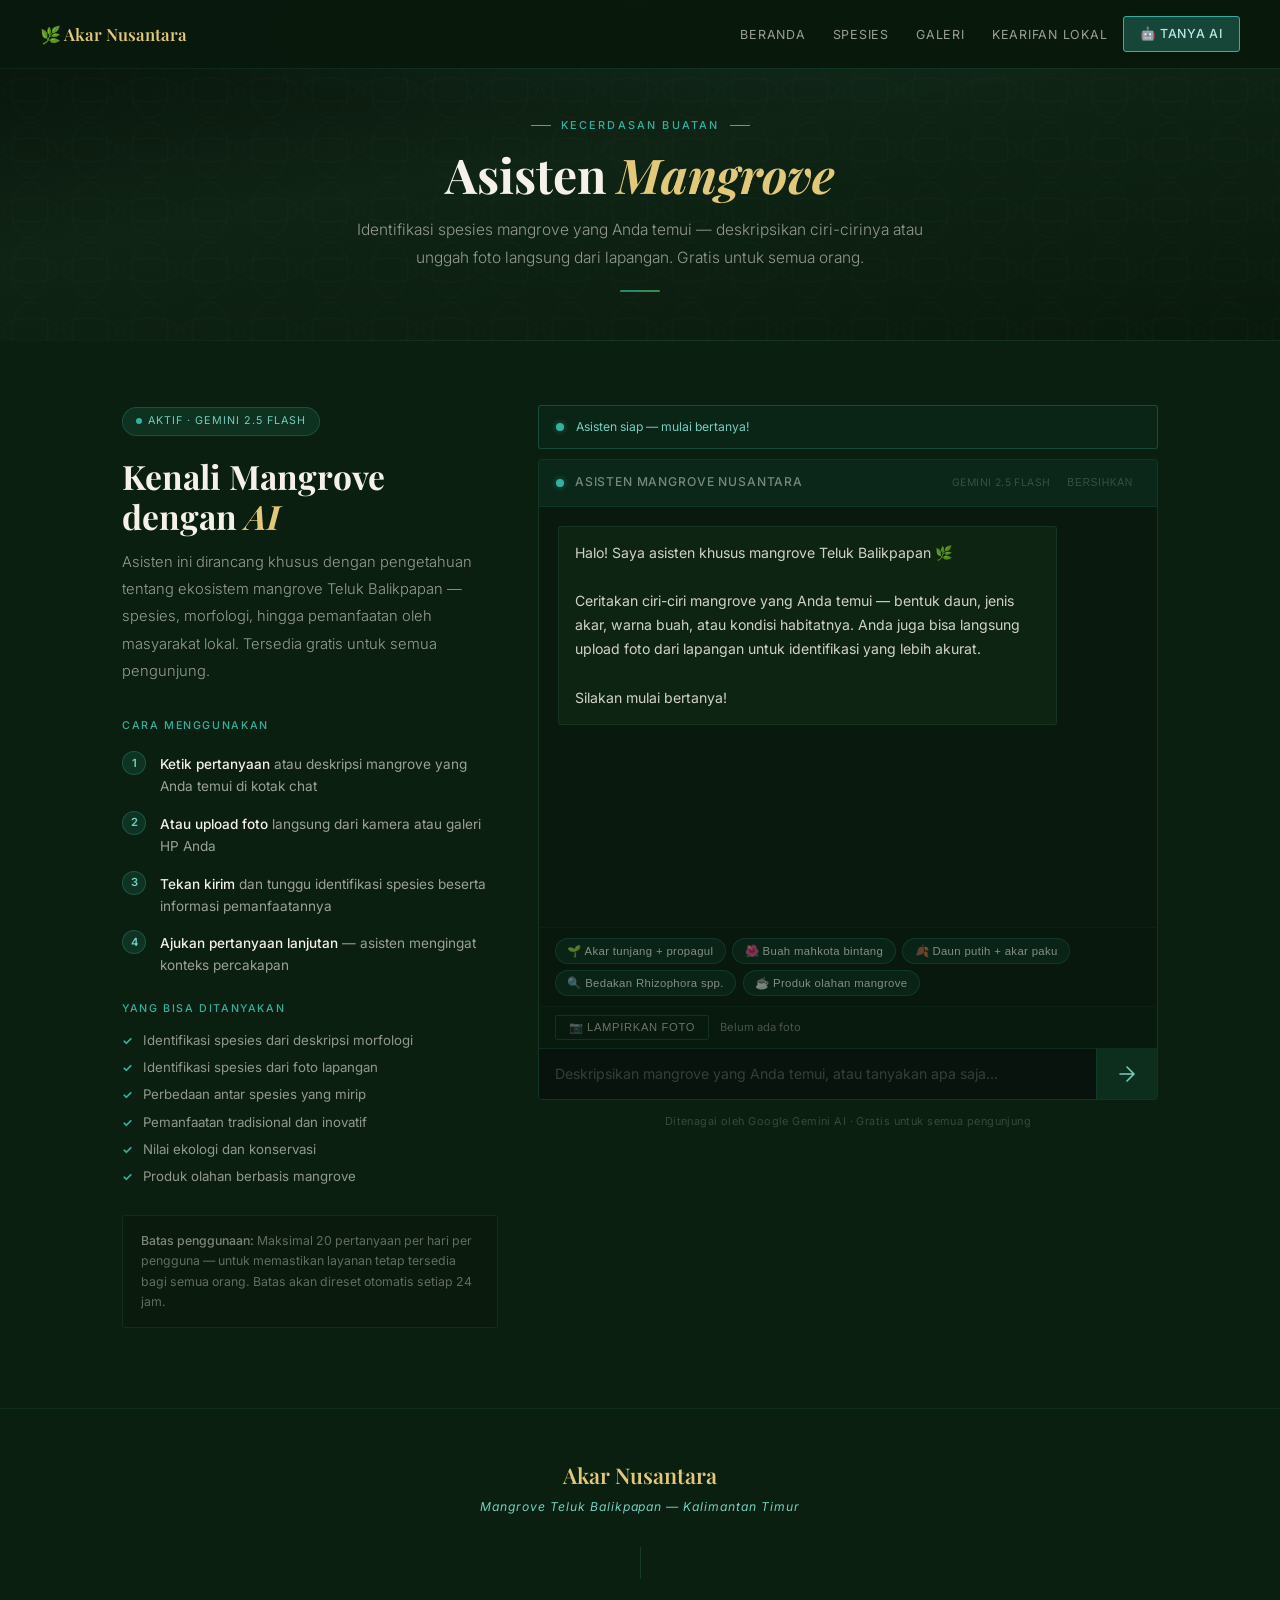
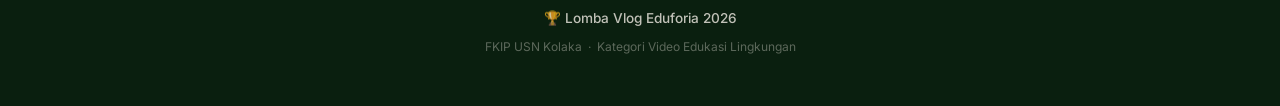
==== asisten.html @ 72a17d81 "Initial commit — Akar Nusantara website" ====
<!DOCTYPE html>
<html lang="id">
<head>
  <meta charset="UTF-8">
  <meta name="viewport" content="width=device-width, initial-scale=1.0">
  <title>AI Asisten Mangrove — Akar Nusantara</title>
  <meta name="description" content="Identifikasi spesies mangrove Teluk Balikpapan dengan kecerdasan buatan. Upload foto atau deskripsikan ciri-ciri mangrove yang Anda temui.">
  <link rel="stylesheet" href="css/style.css">
  <style>
    /* ── LAYOUT ── */
    .asisten-layout {
      display: grid;
      grid-template-columns: 1fr 1.65fr;
      gap: 2.5rem;
      align-items: start;
    }

    /* ── PANEL KIRI ── */
    .asisten-info { position: sticky; top: calc(var(--nav-h) + 1.5rem); }

    .info-badge {
      display: inline-flex; align-items: center; gap: 6px;
      font-size: 0.67rem; letter-spacing: 0.1em; text-transform: uppercase;
      padding: 0.3rem 0.8rem; border-radius: 20px;
      background: rgba(53,176,158,0.12); border: 1px solid rgba(53,176,158,0.25);
      color: var(--teal-200); margin-bottom: 1.2rem;
    }
    .info-badge-dot {
      width: 6px; height: 6px; border-radius: 50%;
      background: var(--teal-300);
      animation: badgePulse 2s ease-in-out infinite;
    }
    @keyframes badgePulse { 0%,100%{opacity:1;} 50%{opacity:0.35;} }

    .info-title {
      font-family: 'Playfair Display', serif;
      font-size: clamp(1.55rem, 3vw, 2.1rem);
      font-weight: 700; line-height: 1.2; color: var(--cream);
      margin-bottom: 0.8rem;
    }
    .info-title em { font-style: italic; color: var(--gold-light); }

    .info-desc {
      font-size: 0.92rem; font-weight: 300;
      color: rgba(245,240,232,0.6); line-height: 1.85;
      margin-bottom: 2rem;
    }

    /* Cara pakai */
    .how-title {
      font-size: 0.67rem; letter-spacing: 0.15em; text-transform: uppercase;
      color: var(--teal-300); font-weight: 500; margin-bottom: 1rem;
    }
    .how-step {
      display: flex; align-items: flex-start; gap: 0.85rem;
      margin-bottom: 0.85rem;
    }
    .how-num {
      width: 24px; height: 24px; border-radius: 50%; flex-shrink: 0;
      background: rgba(53,176,158,0.14); border: 1px solid rgba(53,176,158,0.28);
      display: flex; align-items: center; justify-content: center;
      font-size: 0.7rem; font-weight: 600; color: var(--teal-200);
    }
    .how-text {
      font-size: 0.85rem; color: rgba(245,240,232,0.62);
      line-height: 1.62; padding-top: 2px;
    }
    .how-text strong { color: var(--cream); font-weight: 500; }

    /* Kapabilitas */
    .cap-title {
      font-size: 0.67rem; letter-spacing: 0.15em; text-transform: uppercase;
      color: var(--teal-300); font-weight: 500;
      margin: 1.5rem 0 0.8rem;
    }
    .cap-item {
      display: flex; align-items: flex-start; gap: 0.6rem;
      font-size: 0.83rem; color: rgba(245,240,232,0.58);
      margin-bottom: 0.45rem; line-height: 1.5;
    }
    .cap-item::before { content: '✓'; color: var(--teal-300); font-weight: 700; font-size: 0.75rem; flex-shrink: 0; margin-top: 1px; }

    /* Rate limit info */
    .rate-info {
      margin-top: 1.8rem; padding: 0.9rem 1.1rem;
      background: rgba(10,25,14,0.6);
      border: 1px solid rgba(93,202,165,0.1); border-radius: 3px;
    }
    .rate-info p {
      font-size: 0.77rem; color: rgba(245,240,232,0.38); line-height: 1.65;
    }
    .rate-info strong { color: rgba(245,240,232,0.5); font-weight: 500; }

    /* ── PANEL KANAN: Chat ── */
    .asisten-chat { display: flex; flex-direction: column; gap: 0; }

    /* Status bar */
    .status-bar {
      display: flex; align-items: center; gap: 0.7rem;
      padding: 0.65rem 1.1rem; margin-bottom: 0.6rem;
      background: rgba(13,61,54,0.2);
      border: 1px solid rgba(53,176,158,0.14); border-radius: 3px;
      font-size: 0.76rem; color: rgba(245,240,232,0.45);
    }
    .status-bar.ready { border-color: rgba(53,176,158,0.28); color: var(--teal-200); }
    .status-bar.error { border-color: rgba(240,128,128,0.25); color: #f08080; }
    .status-remaining {
      margin-left: auto; font-size: 0.7rem;
      color: rgba(245,240,232,0.28);
    }
    .status-remaining span { color: var(--teal-200); font-weight: 500; }

    /* Chat window */
    .chat-window {
      border: 1px solid rgba(93,202,165,0.13);
      border-radius: 4px; overflow: hidden;
    }
    .chat-topbar {
      padding: 0.8rem 1.1rem;
      background: rgba(13,61,54,0.28);
      border-bottom: 1px solid rgba(53,176,158,0.1);
      display: flex; align-items: center; gap: 0.65rem;
    }
    .chat-topbar-name  { font-size: 0.76rem; letter-spacing: 0.07em; text-transform: uppercase; color: rgba(245,240,232,0.48); font-weight: 500; }
    .chat-topbar-model { margin-left: auto; font-size: 0.65rem; color: rgba(245,240,232,0.2); letter-spacing: 0.04em; text-transform: uppercase; }
    .chat-clear-btn    { background: none; border: none; cursor: pointer; font-size: 0.65rem; letter-spacing: 0.06em; text-transform: uppercase; color: rgba(245,240,232,0.2); padding: 0.2rem 0.4rem; transition: color 0.2s; }
    .chat-clear-btn:hover { color: rgba(245,240,232,0.45); }

    /* Messages */
    .chat-messages {
      height: 420px; overflow-y: auto;
      padding: 1.2rem; display: flex; flex-direction: column; gap: 0.9rem;
      scroll-behavior: smooth;
      background: rgba(8,18,12,0.4);
    }
    .chat-messages::-webkit-scrollbar { width: 3px; }
    .chat-messages::-webkit-scrollbar-thumb { background: rgba(53,176,158,0.18); border-radius: 2px; }

    /* Quick prompts */
    .quick-prompts {
      padding: 0.65rem 1rem;
      background: rgba(8,18,12,0.5);
      border-top: 1px solid rgba(53,176,158,0.06);
      display: flex; gap: 0.4rem; flex-wrap: wrap;
    }

    /* Upload bar */
    .upload-bar {
      padding: 0.5rem 1rem;
      background: rgba(8,18,12,0.45);
      border-top: 1px solid rgba(53,176,158,0.05);
      display: flex; align-items: center; gap: 0.7rem;
    }

    /* Input */
    .chat-input-row { display: flex; border-top: 1px solid rgba(53,176,158,0.1); }
    .chat-textarea {
      flex: 1; background: rgba(8,18,12,0.85);
      border: none; outline: none; resize: none;
      padding: 0.85rem 1rem; color: var(--cream);
      font-family: 'Inter', sans-serif; font-size: 0.88rem;
      line-height: 1.6; min-height: 50px; max-height: 120px;
    }
    .chat-textarea::placeholder { color: rgba(245,240,232,0.2); }
    .chat-send {
      padding: 0 1.3rem; background: rgba(35,137,122,0.14);
      border: none; border-left: 1px solid rgba(53,176,158,0.1);
      color: var(--teal-200); cursor: pointer;
      display: flex; align-items: center; justify-content: center;
      min-width: 50px; transition: background 0.22s, color 0.22s;
    }
    .chat-send:hover:not(:disabled) { background: rgba(35,137,122,0.27); color: var(--teal-100); }
    .chat-send:disabled { opacity: 0.28; cursor: not-allowed; }

    /* Powered by */
    .powered-by {
      text-align: center; margin-top: 0.7rem;
      font-size: 0.68rem; color: rgba(245,240,232,0.2);
      letter-spacing: 0.04em;
    }

    /* ── RESPONSIVE ── */
    @media (max-width: 900px) {
      .asisten-layout { grid-template-columns: 1fr; }
      .asisten-info   { position: static; }
    }
    @media (max-width: 660px) {
      .chat-messages { height: 300px; }
      .rate-info, .cap-title, .cap-item { display: none; }
    }
  </style>
</head>
<body>

<!-- ══ NAVBAR ══ -->
<nav id="navbar">
  <a href="index.html" class="nav-logo">🌿 Akar Nusantara</a>
  <ul class="nav-links" id="navLinks">
    <li><a href="index.html"   >Beranda</a></li>
    <li><a href="spesies.html" >Spesies</a></li>
    <li><a href="galeri.html"  >Galeri</a></li>
    <li><a href="kearifan.html">Kearifan Lokal</a></li>
    <li><a href="asisten.html"  class="nav-ai-btn active">🤖 Tanya AI</a></li>
  </ul>
  <div class="hamburger" id="hamburger"><span></span><span></span><span></span></div>
</nav>

<!-- ══ PAGE HERO ══ -->
<div class="page-hero">
  <div class="page-hero-inner">
    <p class="page-eyebrow">Kecerdasan Buatan</p>
    <h1 class="page-title">Asisten <em>Mangrove</em></h1>
    <p class="page-subtitle">
      Identifikasi spesies mangrove yang Anda temui — deskripsikan ciri-cirinya
      atau unggah foto langsung dari lapangan. Gratis untuk semua orang.
    </p>
    <div class="page-divider"></div>
  </div>
</div>

<!-- ══ MAIN ══ -->
<main>
  <div class="asisten-layout">

    <!-- KIRI: Info -->
    <aside class="asisten-info reveal">

      <div class="info-badge">
        <span class="info-badge-dot"></span>
        Aktif · Gemini 2.5 Flash
      </div>

      <h2 class="info-title">Kenali Mangrove<br>dengan <em>AI</em></h2>
      <p class="info-desc">
        Asisten ini dirancang khusus dengan pengetahuan tentang ekosistem
        mangrove Teluk Balikpapan — spesies, morfologi, hingga pemanfaatan
        oleh masyarakat lokal. Tersedia gratis untuk semua pengunjung.
      </p>

      <p class="how-title">Cara Menggunakan</p>
      <div class="how-step">
        <div class="how-num">1</div>
        <div class="how-text"><strong>Ketik pertanyaan</strong> atau deskripsi mangrove yang Anda temui di kotak chat</div>
      </div>
      <div class="how-step">
        <div class="how-num">2</div>
        <div class="how-text"><strong>Atau upload foto</strong> langsung dari kamera atau galeri HP Anda</div>
      </div>
      <div class="how-step">
        <div class="how-num">3</div>
        <div class="how-text"><strong>Tekan kirim</strong> dan tunggu identifikasi spesies beserta informasi pemanfaatannya</div>
      </div>
      <div class="how-step">
        <div class="how-num">4</div>
        <div class="how-text"><strong>Ajukan pertanyaan lanjutan</strong> — asisten mengingat konteks percakapan</div>
      </div>

      <p class="cap-title">Yang Bisa Ditanyakan</p>
      <div class="cap-item">Identifikasi spesies dari deskripsi morfologi</div>
      <div class="cap-item">Identifikasi spesies dari foto lapangan</div>
      <div class="cap-item">Perbedaan antar spesies yang mirip</div>
      <div class="cap-item">Pemanfaatan tradisional dan inovatif</div>
      <div class="cap-item">Nilai ekologi dan konservasi</div>
      <div class="cap-item">Produk olahan berbasis mangrove</div>

      <div class="rate-info">
        <p>
          <strong>Batas penggunaan:</strong> Maksimal 20 pertanyaan per hari
          per pengguna — untuk memastikan layanan tetap tersedia bagi semua orang.
          Batas akan direset otomatis setiap 24 jam.
        </p>
      </div>

    </aside>

    <!-- KANAN: Chat -->
    <div class="asisten-chat reveal reveal-delay-2">

      <!-- Status bar -->
      <div class="status-bar ready" id="statusBar">
        <div class="ai-status-dot active"></div>
        <span id="statusText">Asisten siap — mulai bertanya!</span>
        <span class="status-remaining" id="remainingInfo"></span>
      </div>

      <!-- Chat Window -->
      <div class="chat-window">

        <div class="chat-topbar">
          <div class="ai-status-dot active"></div>
          <span class="chat-topbar-name">Asisten Mangrove Nusantara</span>
          <span class="chat-topbar-model">Gemini 2.5 Flash</span>
          <button class="chat-clear-btn" id="chatClear">Bersihkan</button>
        </div>

        <div class="chat-messages" id="chatMessages">
          <div class="ai-bubble assistant">
            Halo! Saya asisten khusus mangrove Teluk Balikpapan 🌿<br><br>
            Ceritakan ciri-ciri mangrove yang Anda temui — bentuk daun,
            jenis akar, warna buah, atau kondisi habitatnya. Anda juga bisa
            langsung upload foto dari lapangan untuk identifikasi yang lebih akurat.<br><br>
            Silakan mulai bertanya!
          </div>
        </div>

        <!-- Quick prompts -->
        <div class="quick-prompts">
          <button class="quick-btn" data-prompt="Mangrove dengan akar tunjang seperti jangkar dan propagul panjang menggantung, daun hijau tua mengkilap dengan tangkai kemerahan. Spesies apa dan apa manfaatnya?">🌱 Akar tunjang + propagul</button>
          <button class="quick-btn" data-prompt="Mangrove dengan buah bulat seperti mahkota bintang berwarna hijau kemerahan dan daun membulat tebal. Apa spesiesnya dan pemanfaatannya?">🌺 Buah mahkota bintang</button>
          <button class="quick-btn" data-prompt="Mangrove dengan daun keputihan di bagian bawah dan akar seperti paku-paku kecil keluar dari tanah lumpur. Apa ini?">🍂 Daun putih + akar paku</button>
          <button class="quick-btn" data-prompt="Apa perbedaan morfologi Rhizophora apiculata dan Rhizophora mucronata? Bagaimana cara membedakannya di lapangan?">🔍 Bedakan Rhizophora spp.</button>
          <button class="quick-btn" data-prompt="Apa saja produk olahan inovatif dari mangrove yang dikembangkan masyarakat Balikpapan dan bagaimana cara pengolahannya?">☕ Produk olahan mangrove</button>
        </div>

        <!-- Upload foto -->
        <div class="upload-bar">
          <button class="ai-upload-btn" id="uploadBtn">📷 Lampirkan Foto</button>
          <img class="ai-img-preview" id="imgPreview" alt="">
          <span class="ai-upload-name" id="uploadName">Belum ada foto</span>
          <input type="file" class="ai-img-input" id="imgInput" accept="image/*">
        </div>

        <!-- Input -->
        <div class="chat-input-row">
          <textarea class="chat-textarea" id="chatInput"
            placeholder="Deskripsikan mangrove yang Anda temui, atau tanyakan apa saja..."
            rows="1"></textarea>
          <button class="chat-send" id="chatSend">
            <svg width="18" height="18" viewBox="0 0 18 18" fill="none">
              <path d="M2 9h14M9 2l7 7-7 7" stroke="currentColor" stroke-width="1.6" stroke-linecap="round" stroke-linejoin="round"/>
            </svg>
          </button>
        </div>

      </div><!-- /chat-window -->

      <p class="powered-by">Ditenagai oleh Google Gemini AI · Gratis untuk semua pengunjung</p>

    </div><!-- /asisten-chat -->
  </div><!-- /asisten-layout -->
</main>

<!-- ══ FOOTER ══ -->
<footer>
  <div class="footer-logo">Akar Nusantara</div>
  <p class="footer-tagline">Mangrove Teluk Balikpapan — Kalimantan Timur</p>
  <div class="footer-divider"></div>
  <p class="footer-contest">🏆 Lomba Vlog Eduforia 2026</p>
  <p class="footer-credit">FKIP USN Kolaka &nbsp;·&nbsp; Kategori Video Edukasi Lingkungan</p>
</footer>

<script>
  // ── NAVBAR ──
  const hamburger = document.getElementById('hamburger');
  const navLinks  = document.getElementById('navLinks');
  hamburger.addEventListener('click', () => navLinks.classList.toggle('open'));
  navLinks.querySelectorAll('a').forEach(a => a.addEventListener('click', () => navLinks.classList.remove('open')));

  // ── REVEAL ──
  const revObs = new IntersectionObserver(entries => {
    entries.forEach(e => { if (e.isIntersecting) { e.target.classList.add('visible'); revObs.unobserve(e.target); } });
  }, { threshold: 0.08 });
  document.querySelectorAll('.reveal').forEach(el => revObs.observe(el));

  // ── STATE ──
  let chatHistory      = [];
  let currentImgBase64 = null;
  let currentImgMime   = 'image/jpeg';
  let isLoading        = false;
  let remainingQuota   = 20;

  // ── DOM ──
  const statusBar     = document.getElementById('statusBar');
  const statusText    = document.getElementById('statusText');
  const remainingInfo = document.getElementById('remainingInfo');
  const chatMessages  = document.getElementById('chatMessages');
  const chatInput     = document.getElementById('chatInput');
  const chatSend      = document.getElementById('chatSend');
  const chatClear     = document.getElementById('chatClear');
  const uploadBtn     = document.getElementById('uploadBtn');
  const imgInput      = document.getElementById('imgInput');
  const imgPreview    = document.getElementById('imgPreview');
  const uploadName    = document.getElementById('uploadName');

  function updateRemaining(n) {
    if (n === undefined) return;
    remainingQuota = n;
    remainingInfo.innerHTML = `Sisa hari ini: <span>${n}</span> pertanyaan`;
  }

  // ── TEXTAREA RESIZE ──
  chatInput.addEventListener('input', () => {
    chatInput.style.height = 'auto';
    chatInput.style.height = Math.min(chatInput.scrollHeight, 120) + 'px';
  });
  chatInput.addEventListener('keydown', e => {
    if (e.key === 'Enter' && !e.shiftKey) { e.preventDefault(); sendMessage(); }
  });

  // ── UPLOAD FOTO ──
  uploadBtn.addEventListener('click', () => imgInput.click());
  imgInput.addEventListener('change', () => {
    const file = imgInput.files[0]; if (!file) return;
    currentImgMime = file.type || 'image/jpeg';
    uploadName.textContent = file.name;
    uploadName.classList.add('has-file');
    const reader = new FileReader();
    reader.onload = ev => {
      currentImgBase64 = ev.target.result.split(',')[1];
      imgPreview.src   = ev.target.result;
      imgPreview.classList.add('show');
    };
    reader.readAsDataURL(file);
    imgInput.value = '';
  });

  // ── BUBBLE ──
  function addBubble(role, html) {
    const div      = document.createElement('div');
    div.className  = 'ai-bubble ' + role;
    div.innerHTML  = html;
    chatMessages.appendChild(div);
    chatMessages.scrollTop = chatMessages.scrollHeight;
    return div;
  }

  function formatText(text) {
    return text
      .replace(/\*\*(.*?)\*\*/g, '<strong>$1</strong>')
      .replace(/\*(.*?)\*/g,     '<em>$1</em>')
      .replace(/^- (.+)$/gm,    '• $1')
      .replace(/\n/g,            '<br>');
  }

  function clearImage() {
    currentImgBase64 = null;
    imgPreview.classList.remove('show');
    imgPreview.src = '';
    uploadName.textContent = 'Belum ada foto';
    uploadName.classList.remove('has-file');
  }

  // ── SEND — memanggil /api/chat di Vercel ──
  async function sendMessage() {
    if (isLoading) return;
    const text = chatInput.value.trim();
    if (!text && !currentImgBase64) return;

    isLoading = true;
    chatSend.disabled = true;
    chatInput.value   = '';
    chatInput.style.height = 'auto';

    // User bubble
    let userHtml = text
      ? text.replace(/</g,'&lt;').replace(/>/g,'&gt;').replace(/\n/g,'<br>')
      : '';
    if (currentImgBase64) {
      userHtml = `<img src="data:${currentImgMime};base64,${currentImgBase64}"
        style="max-width:200px;max-height:140px;border-radius:3px;display:block;
        margin-bottom:${text?'0.5rem':'0'}">` + userHtml;
    }
    addBubble('user', userHtml || '📷 <em>[foto dilampirkan]</em>');

    // Simpan ke history (tanpa gambar besar agar tidak overflow)
    chatHistory.push({
      role: 'user',
      parts: [{ text: text || 'Identifikasi mangrove pada foto.' }]
    });

    const imgPayload = currentImgBase64;
    const mimePayload = currentImgMime;
    clearImage();

    const thinking = addBubble('thinking', '⏳ Sedang menganalisis...');

    try {
      const res = await fetch('/api/chat', {
        method:  'POST',
        headers: { 'Content-Type': 'application/json' },
        body: JSON.stringify({
          message:     text || '',
          imageBase64: imgPayload  || null,
          imageMime:   mimePayload || null,
          history:     chatHistory.slice(0, -1) // kirim history tanpa pesan terakhir
        })
      });

      const data = await res.json();

      if (!res.ok) {
        thinking.remove();
        // Rate limit
        if (res.status === 429) {
          addBubble('assistant',
            `⏳ <strong>Batas harian tercapai.</strong><br>
            Kuota 20 pertanyaan per hari sudah habis. Coba lagi dalam
            ${data.resetIn || 'beberapa'} menit.`
          );
          statusBar.className = 'status-bar error';
          statusText.textContent = 'Kuota harian habis — coba lagi besok';
          remainingInfo.innerHTML = 'Sisa: <span>0</span>';
        } else {
          addBubble('assistant', `⚠️ ${data.error || 'Terjadi kesalahan. Coba lagi.'}`);
        }
        chatHistory.pop();
      } else {
        const reply = data.reply || 'Maaf, tidak ada respons.';
        chatHistory.push({ role: 'model', parts: [{ text: reply }] });
        if (chatHistory.length > 20) chatHistory = chatHistory.slice(-20);
        thinking.remove();
        addBubble('assistant', formatText(reply));
        updateRemaining(data.remaining);
      }
    } catch (err) {
      thinking.remove();
      addBubble('assistant', '⚠️ Gagal terhubung ke server. Periksa koneksi internet Anda.');
      chatHistory.pop();
    }

    isLoading = false;
    chatSend.disabled = false;
    chatInput.focus();
  }

  chatSend.addEventListener('click', sendMessage);

  // ── QUICK PROMPTS ──
  document.querySelectorAll('.quick-btn').forEach(btn => {
    btn.addEventListener('click', () => {
      chatInput.value = btn.dataset.prompt;
      chatInput.dispatchEvent(new Event('input'));
      sendMessage();
    });
  });

  // ── CLEAR ──
  chatClear.addEventListener('click', () => {
    chatHistory = [];
    chatMessages.innerHTML = '';
    addBubble('assistant', 'Chat dibersihkan 🌿 Silakan mulai pertanyaan baru!');
  });

  // ── AUTO PROMPT dari URL ──
  // Contoh: asisten.html?prompt=Rhizophora+apiculata
  const urlParams  = new URLSearchParams(window.location.search);
  const autoPrompt = urlParams.get('prompt');
  if (autoPrompt) {
    chatInput.value = decodeURIComponent(autoPrompt);
    chatInput.dispatchEvent(new Event('input'));
    chatInput.focus();
  }
</script>
</body>
</html>
---- css/style.css ----
@import url('https://fonts.googleapis.com/css2?family=Playfair+Display:ital,wght@0,400;0,500;0,600;0,700;1,400;1,500&family=Inter:wght@300;400;500;600&display=swap');

/* ══════════════════════════════════════
   RESET & VARIABLES
══════════════════════════════════════ */
*, *::before, *::after { box-sizing: border-box; margin: 0; padding: 0; }

:root {
  --green-900: #0a1f0f;
  --green-800: #122a16;
  --green-700: #1a3d1f;
  --green-600: #235229;
  --green-500: #2e6b36;
  --green-400: #3d8a48;
  --green-300: #5caa68;
  --green-200: #8ecf97;
  --teal-500:  #1a6b5e;
  --teal-400:  #23897a;
  --teal-300:  #35b09e;
  --teal-200:  #72cfc0;
  --teal-100:  #b8e8e2;
  --cream:     #f5f0e8;
  --gold:      #c9a84c;
  --gold-light:#e2c97a;
  --nav-h:     68px;
}

html {
  font-size: 16px;
  scroll-behavior: smooth;
  scroll-padding-top: var(--nav-h);
}

body {
  font-family: 'Inter', sans-serif;
  background: var(--green-900);
  color: var(--cream);
  overflow-x: hidden;
  line-height: 1.7;
  min-height: 100vh;
}

::-webkit-scrollbar { width: 5px; }
::-webkit-scrollbar-track { background: var(--green-900); }
::-webkit-scrollbar-thumb { background: var(--green-400); border-radius: 3px; }


/* ══════════════════════════════════════
   NAVBAR
══════════════════════════════════════ */
nav {
  position: fixed; top: 0; left: 0; right: 0; z-index: 200;
  height: var(--nav-h);
  padding: 0 2.5rem;
  display: flex; align-items: center; justify-content: space-between;
  background: rgba(9,25,13,0.97);
  box-shadow: 0 1px 0 rgba(53,176,158,0.1);
  backdrop-filter: blur(6px);
}

.nav-logo {
  font-family: 'Playfair Display', serif;
  font-size: 1.05rem; font-weight: 600;
  color: var(--gold-light); text-decoration: none;
  display: flex; align-items: center; gap: 0.5rem;
  transition: opacity 0.2s;
}
.nav-logo:hover { opacity: 0.82; }

.nav-links { display: flex; align-items: center; gap: 0.2rem; list-style: none; }

.nav-links a {
  color: var(--cream); font-size: 0.78rem; font-weight: 400;
  text-decoration: none; letter-spacing: 0.06em; text-transform: uppercase;
  opacity: 0.62; padding: 0.4rem 0.75rem; border-radius: 3px;
  transition: opacity 0.22s, color 0.22s, background 0.22s;
}
.nav-links a:hover  { opacity: 1; color: var(--teal-200); background: rgba(53,176,158,0.07); }
.nav-links a.active { opacity: 1; color: var(--teal-200); background: rgba(53,176,158,0.1); }

/* Tombol AI — tampil berbeda */
.nav-ai-btn {
  display: inline-flex; align-items: center; gap: 6px;
  padding: 0.42rem 1rem !important;
  background: rgba(53,176,158,0.15) !important;
  border: 1px solid rgba(53,176,158,0.35) !important;
  border-radius: 3px !important;
  color: var(--teal-100) !important;
  opacity: 1 !important;
  font-weight: 500 !important;
  transition: background 0.25s, border-color 0.25s, transform 0.25s !important;
}
.nav-ai-btn:hover {
  background: rgba(53,176,158,0.28) !important;
  border-color: var(--teal-300) !important;
  transform: translateY(-1px);
}
.nav-ai-btn.active {
  background: rgba(53,176,158,0.3) !important;
  border-color: var(--teal-300) !important;
}

.hamburger { display: none; flex-direction: column; gap: 5px; cursor: pointer; padding: 4px; }
.hamburger span { width: 22px; height: 1.5px; background: var(--cream); display: block; transition: all 0.3s; border-radius: 1px; }


/* ══════════════════════════════════════
   PAGE HERO (header tiap halaman)
══════════════════════════════════════ */
.page-hero {
  padding: calc(var(--nav-h) + 3rem) 2rem 3rem;
  background:
    radial-gradient(ellipse 70% 50% at 50% 0%, rgba(35,137,122,0.14) 0%, transparent 65%),
    linear-gradient(170deg, #071209 0%, #0f2415 45%, #091a0c 100%);
  position: relative; overflow: hidden;
  text-align: center;
  border-bottom: 1px solid rgba(93,202,165,0.08);
}
.page-hero::before {
  content: ''; position: absolute; inset: 0; opacity: 0.04;
  background-image: url("data:image/svg+xml,%3Csvg width='60' height='60' viewBox='0 0 60 60' xmlns='http://www.w3.org/2000/svg'%3E%3Cg fill='none' stroke='%23fff' stroke-width='0.5'%3E%3Cellipse cx='30' cy='30' rx='28' ry='12'/%3E%3Cellipse cx='30' cy='30' rx='18' ry='28'/%3E%3C/g%3E%3C/svg%3E");
}
.page-hero-inner { position: relative; z-index: 1; max-width: 600px; margin: 0 auto; }

.page-eyebrow {
  font-size: 0.68rem; letter-spacing: 0.2em; text-transform: uppercase;
  color: var(--teal-300); font-weight: 500; margin-bottom: 0.8rem;
  display: flex; align-items: center; justify-content: center; gap: 10px;
}
.page-eyebrow::before, .page-eyebrow::after {
  content: ''; display: block; width: 20px; height: 1px;
  background: var(--teal-300); flex-shrink: 0;
}

.page-title {
  font-family: 'Playfair Display', serif;
  font-size: clamp(1.9rem, 5vw, 3rem);
  font-weight: 700; line-height: 1.15; color: var(--cream);
}
.page-title em { font-style: italic; color: var(--gold-light); }

.page-subtitle {
  margin-top: 0.85rem; font-size: 0.97rem;
  font-weight: 300; color: rgba(245,240,232,0.58); line-height: 1.78;
}

.page-divider {
  width: 40px; height: 2px; margin: 1.2rem auto 0;
  background: linear-gradient(to right, var(--teal-400), var(--green-400));
  border-radius: 2px;
}


/* ══════════════════════════════════════
   MAIN CONTENT WRAPPER
══════════════════════════════════════ */
main         { max-width: 1100px; margin: 0 auto; padding: 4rem 2rem 5rem; }
main.wide    { max-width: 1200px; }
main.narrow  { max-width: 800px; }


/* ══════════════════════════════════════
   TYPOGRAPHY UTILS
══════════════════════════════════════ */
.section-label {
  font-size: 0.66rem; letter-spacing: 0.22em; text-transform: uppercase;
  color: var(--teal-300); font-weight: 500; margin-bottom: 0.6rem;
}
.section-title {
  font-family: 'Playfair Display', serif;
  font-size: clamp(1.55rem, 3.5vw, 2.2rem);
  font-weight: 600; line-height: 1.2; color: var(--cream);
}
.section-title em { font-style: italic; color: var(--gold-light); }
.divider {
  width: 44px; height: 2px; margin: 1rem 0 1.6rem;
  background: linear-gradient(to right, var(--teal-400), var(--green-400));
  border-radius: 2px;
}
.body-text {
  font-size: 0.97rem; font-weight: 300;
  color: rgba(245,240,232,0.68); line-height: 1.88;
}


/* ══════════════════════════════════════
   REVEAL ANIMATION
══════════════════════════════════════ */
.reveal {
  opacity: 0; transform: translateY(30px);
  transition: opacity 0.85s cubic-bezier(.25,.46,.45,.94),
              transform 0.85s cubic-bezier(.25,.46,.45,.94);
}
.reveal.visible        { opacity: 1; transform: translateY(0); }
.reveal-delay-1        { transition-delay: 0.1s; }
.reveal-delay-2        { transition-delay: 0.22s; }
.reveal-delay-3        { transition-delay: 0.34s; }
.reveal-delay-4        { transition-delay: 0.46s; }


/* ══════════════════════════════════════
   STAT CARDS (dipakai di index)
══════════════════════════════════════ */
.stat-card {
  background: linear-gradient(135deg, rgba(35,137,122,0.1), rgba(46,107,54,0.07));
  border: 1px solid rgba(53,176,158,0.15);
  border-radius: 4px; padding: 1.3rem 1.5rem;
  display: flex; align-items: center; gap: 1.1rem;
  transition: border-color 0.35s, transform 0.35s, background 0.35s;
}
.stat-card:hover {
  border-color: rgba(53,176,158,0.35);
  transform: translateX(6px);
  background: linear-gradient(135deg, rgba(35,137,122,0.17), rgba(46,107,54,0.11));
}
.stat-icon {
  width: 44px; height: 44px; border-radius: 50%;
  background: rgba(53,176,158,0.1);
  display: flex; align-items: center; justify-content: center;
  font-size: 1.3rem; flex-shrink: 0;
  transition: background 0.35s, transform 0.35s;
}
.stat-card:hover .stat-icon { background: rgba(53,176,158,0.2); transform: scale(1.08); }
.stat-number {
  font-family: 'Playfair Display', serif;
  font-size: 1.5rem; font-weight: 700; color: var(--teal-200); line-height: 1;
}
.stat-desc { font-size: 0.78rem; color: rgba(245,240,232,0.52); margin-top: 0.2rem; }


/* ══════════════════════════════════════
   SPECIES CARDS (dipakai di spesies.html)
══════════════════════════════════════ */
.species-card {
  background: rgba(18,42,22,0.65);
  border: 1px solid rgba(93,202,165,0.11);
  border-radius: 4px; overflow: hidden;
  transition: border-color 0.4s, transform 0.4s, box-shadow 0.4s;
}
.species-card:hover {
  border-color: rgba(93,202,165,0.28);
  transform: translateY(-5px);
  box-shadow: 0 16px 40px rgba(0,0,0,0.32);
}
.species-photo {
  width: 100%; height: 220px;
  background: rgba(10,25,14,0.9);
  position: relative; overflow: hidden;
  display: flex; align-items: center; justify-content: center;
  border-bottom: 1px solid rgba(93,202,165,0.08);
}
.species-photo img {
  width: 100%; height: 100%; object-fit: cover;
  position: absolute; inset: 0; opacity: 0;
  transition: opacity 0.5s, transform 0.5s;
}
.species-photo img.loaded { opacity: 1; }
.species-card:hover .species-photo img { transform: scale(1.04); }
.species-photo-placeholder {
  display: flex; flex-direction: column; align-items: center; gap: 0.4rem;
  pointer-events: none;
}
.species-photo-placeholder span { font-size: 2rem; opacity: 0.3; }
.species-photo-placeholder p { font-size: 0.72rem; color: rgba(245,240,232,0.25); text-transform: uppercase; letter-spacing: 0.06em; }
.species-photo.has-photo .species-photo-placeholder { display: none; }
.species-photo-overlay {
  position: absolute; bottom: 0; left: 0; right: 0; z-index: 1;
  padding: 1.8rem 0.9rem 0.6rem;
  background: linear-gradient(to top, rgba(5,15,8,0.88), transparent);
  font-size: 0.67rem; letter-spacing: 0.06em; text-transform: uppercase;
  color: rgba(245,240,232,0.55); opacity: 0; transition: opacity 0.3s;
}
.species-photo.has-photo .species-photo-overlay { opacity: 1; }

.species-header { padding: 1.2rem 1.4rem 0.8rem; border-bottom: 1px solid rgba(93,202,165,0.07); }
.species-latin  { font-family: 'Playfair Display', serif; font-size: 1.1rem; font-weight: 600; font-style: italic; color: var(--cream); }
.species-common { display: inline-block; margin-top: 0.3rem; font-size: 0.66rem; letter-spacing: 0.1em; text-transform: uppercase; padding: 0.16rem 0.5rem; background: rgba(53,176,158,0.1); color: var(--teal-200); border-radius: 2px; }

.species-body  { padding: 1rem 1.4rem 0.8rem; }
.species-trait { margin-bottom: 0.8rem; }
.trait-label   { font-size: 0.65rem; letter-spacing: 0.12em; text-transform: uppercase; color: var(--gold); font-weight: 500; margin-bottom: 0.25rem; }
.trait-text    { font-size: 0.86rem; color: rgba(245,240,232,0.66); line-height: 1.62; }

.species-footer { padding: 0.8rem 1.4rem 1.2rem; border-top: 1px solid rgba(93,202,165,0.07); }
.ask-ai-btn {
  display: inline-flex; align-items: center; gap: 6px;
  font-size: 0.72rem; letter-spacing: 0.06em; text-transform: uppercase;
  color: var(--teal-200); text-decoration: none;
  padding: 0.4rem 0.9rem; border: 1px solid rgba(53,176,158,0.22);
  border-radius: 2px; background: rgba(53,176,158,0.07);
  transition: background 0.25s, border-color 0.25s, transform 0.25s;
}
.ask-ai-btn:hover { background: rgba(53,176,158,0.18); border-color: rgba(53,176,158,0.4); transform: translateX(3px); }


/* ══════════════════════════════════════
   KEARIFAN CARDS
══════════════════════════════════════ */
.kearifan-card {
  background: rgba(15,36,20,0.75);
  border: 1px solid rgba(93,202,165,0.09);
  border-radius: 4px; padding: 1.35rem;
  position: relative; overflow: hidden;
  transition: border-color 0.35s, transform 0.35s;
}
.kearifan-card::after {
  content: ''; position: absolute; bottom: 0; left: 0; right: 0; height: 2px;
  background: linear-gradient(to right, var(--green-400), var(--teal-400));
  transform: scaleX(0); transform-origin: left;
  transition: transform 0.4s cubic-bezier(.4,0,.2,1);
}
.kearifan-card:hover { border-color: rgba(93,202,165,0.24); transform: translateY(-4px); }
.kearifan-card:hover::after { transform: scaleX(1); }
.kearifan-card.hidden { display: none; }

.kearifan-emoji  { font-size: 1.7rem; margin-bottom: 0.6rem; }
.kearifan-cat    { font-size: 0.62rem; letter-spacing: 0.1em; text-transform: uppercase; padding: 0.15rem 0.5rem; border-radius: 2px; display: inline-block; margin-bottom: 0.5rem; }
.cat-pangan      { background: rgba(46,107,54,0.22);  color: var(--green-200); }
.cat-tekstil     { background: rgba(201,168,76,0.15); color: var(--gold-light); }
.cat-herbal      { background: rgba(35,137,122,0.18); color: var(--teal-200); }
.cat-ekologi     { background: rgba(53,100,176,0.18); color: #8bb8e8; }

.kearifan-title   { font-size: 0.93rem; font-weight: 600; color: var(--cream); margin-bottom: 0.25rem; }
.kearifan-species { font-size: 0.7rem; font-style: italic; color: var(--teal-200); margin-bottom: 0.65rem; }
.kearifan-desc    { font-size: 0.84rem; color: rgba(245,240,232,0.62); line-height: 1.65; }


/* ══════════════════════════════════════
   FILTER TABS
══════════════════════════════════════ */
.filter-tabs { display: flex; gap: 0.5rem; flex-wrap: wrap; margin-bottom: 2rem; }
.tab-btn {
  padding: 0.42rem 0.95rem; border-radius: 2px; cursor: pointer;
  font-size: 0.73rem; font-weight: 500; letter-spacing: 0.07em; text-transform: uppercase;
  border: 1px solid rgba(93,202,165,0.16); background: transparent;
  color: rgba(245,240,232,0.5);
  transition: all 0.25s cubic-bezier(.4,0,.2,1);
}
.tab-btn:hover  { border-color: rgba(53,176,158,0.35); color: var(--teal-200); background: rgba(53,176,158,0.07); }
.tab-btn.active { background: rgba(53,176,158,0.14); border-color: var(--teal-400); color: var(--teal-100); }


/* ══════════════════════════════════════
   GALERI
══════════════════════════════════════ */
.galeri-grid { columns: 3; column-gap: 1rem; }
.galeri-item {
  break-inside: avoid; margin-bottom: 1rem;
  position: relative; overflow: hidden; border-radius: 3px;
  background: rgba(15,36,20,0.8);
  border: 1px solid rgba(93,202,165,0.1); cursor: pointer;
  transition: border-color 0.35s, transform 0.35s, box-shadow 0.35s;
}
.galeri-item:hover { border-color: rgba(93,202,165,0.3); transform: translateY(-3px); box-shadow: 0 12px 30px rgba(0,0,0,0.38); }
.galeri-item img { width: 100%; display: block; opacity: 0; transition: opacity 0.5s, transform 0.5s; object-fit: cover; }
.galeri-item img.loaded { opacity: 1; }
.galeri-item:hover img { transform: scale(1.04); }
.galeri-placeholder { padding: 2.8rem 1rem; display: flex; flex-direction: column; align-items: center; gap: 0.4rem; text-align: center; }
.galeri-placeholder span { font-size: 1.8rem; opacity: 0.35; }
.galeri-placeholder p { font-size: 0.7rem; color: rgba(245,240,232,0.25); letter-spacing: 0.06em; text-transform: uppercase; }
.galeri-caption {
  position: absolute; bottom: 0; left: 0; right: 0;
  padding: 2rem 0.8rem 0.6rem;
  background: linear-gradient(to top, rgba(5,15,8,0.88), transparent);
  font-size: 0.68rem; letter-spacing: 0.06em; text-transform: uppercase;
  color: rgba(245,240,232,0.6); opacity: 0; transition: opacity 0.3s; pointer-events: none;
}
.galeri-item:hover .galeri-caption { opacity: 1; }
.galeri-item.has-photo .galeri-placeholder { display: none; }
.galeri-item.has-photo .galeri-caption { opacity: 0.65; }

/* Lightbox */
.lightbox {
  position: fixed; inset: 0; z-index: 500;
  background: rgba(4,12,6,0.96);
  display: flex; align-items: center; justify-content: center;
  opacity: 0; pointer-events: none;
  transition: opacity 0.35s;
}
.lightbox.open { opacity: 1; pointer-events: all; }
.lightbox img  { max-width: 90vw; max-height: 85vh; object-fit: contain; border-radius: 3px; transform: scale(0.94); transition: transform 0.4s; box-shadow: 0 24px 80px rgba(0,0,0,0.7); }
.lightbox.open img { transform: scale(1); }
.lightbox-caption { position: absolute; bottom: 2rem; left: 0; right: 0; text-align: center; font-size: 0.75rem; letter-spacing: 0.1em; text-transform: uppercase; color: rgba(245,240,232,0.45); }
.lightbox-close { position: absolute; top: 1.2rem; right: 1.5rem; background: none; border: 1px solid rgba(245,240,232,0.18); color: rgba(245,240,232,0.55); font-size: 0.9rem; padding: 0.4rem 0.85rem; border-radius: 2px; cursor: pointer; transition: all 0.2s; letter-spacing: 0.05em; text-transform: uppercase; }
.lightbox-close:hover { background: rgba(245,240,232,0.1); color: var(--cream); }
.lightbox-nav { position: absolute; top: 50%; transform: translateY(-50%); background: rgba(245,240,232,0.06); border: 1px solid rgba(245,240,232,0.1); color: rgba(245,240,232,0.55); width: 44px; height: 44px; border-radius: 50%; display: flex; align-items: center; justify-content: center; cursor: pointer; font-size: 1.1rem; transition: all 0.2s; }
.lightbox-nav:hover { background: rgba(245,240,232,0.14); color: var(--cream); }
.lightbox-prev { left: 1.2rem; }
.lightbox-next { right: 1.2rem; }


/* ══════════════════════════════════════
   AI ASSISTANT
══════════════════════════════════════ */
.ai-onboarding { display: grid; grid-template-columns: repeat(3,1fr); gap: 1.2rem; margin-bottom: 2.5rem; }
.ai-step {
  text-align: center; padding: 1.8rem 1.2rem;
  background: rgba(13,61,54,0.18); border: 1px solid rgba(53,176,158,0.13); border-radius: 4px;
  transition: background 0.35s, border-color 0.35s, transform 0.35s;
}
.ai-step:hover { background: rgba(13,61,54,0.3); border-color: rgba(53,176,158,0.28); transform: translateY(-4px); }
.ai-step-num { font-family: 'Playfair Display', serif; font-size: 2.2rem; font-weight: 700; color: var(--teal-200); line-height: 1; margin-bottom: 0.7rem; }
.ai-step-title { font-size: 0.88rem; font-weight: 600; color: var(--cream); margin-bottom: 0.4rem; }
.ai-step-desc  { font-size: 0.8rem; color: rgba(245,240,232,0.52); line-height: 1.65; }

.ai-key-box {
  padding: 1.4rem 1.6rem; margin-bottom: 1.8rem;
  background: rgba(13,61,54,0.2);
  border: 1px solid rgba(53,176,158,0.17); border-radius: 4px;
}
.ai-key-label { font-size: 0.7rem; letter-spacing: 0.1em; text-transform: uppercase; color: var(--teal-200); margin-bottom: 0.65rem; font-weight: 500; }
.ai-key-row   { display: flex; gap: 0.6rem; }
.ai-key-input {
  flex: 1; background: rgba(10,25,14,0.8);
  border: 1px solid rgba(93,202,165,0.18); border-radius: 3px;
  padding: 0.65rem 1rem; color: var(--cream);
  font-family: 'Inter', sans-serif; font-size: 0.85rem;
  transition: border-color 0.25s; letter-spacing: 0.04em;
}
.ai-key-input:focus { outline: none; border-color: rgba(53,176,158,0.42); }
.ai-key-input::placeholder { color: rgba(245,240,232,0.22); }
.ai-key-save {
  padding: 0.65rem 1.2rem; border-radius: 3px; cursor: pointer;
  background: rgba(53,176,158,0.15); border: 1px solid var(--teal-400);
  color: var(--teal-100); font-size: 0.78rem; font-weight: 500;
  letter-spacing: 0.07em; text-transform: uppercase;
  transition: all 0.25s; white-space: nowrap;
}
.ai-key-save:hover { background: rgba(53,176,158,0.28); }
.ai-key-status { margin-top: 0.55rem; font-size: 0.75rem; color: rgba(245,240,232,0.38); }
.ai-key-status.ok  { color: var(--teal-300); }
.ai-key-status.err { color: #f08080; }
.ai-key-note   { margin-top: 0.6rem; font-size: 0.72rem; color: rgba(245,240,232,0.28); line-height: 1.6; }
.ai-key-note a { color: var(--teal-200); text-decoration: none; }
.ai-key-note a:hover { text-decoration: underline; }

.ai-chat-box { border: 1px solid rgba(93,202,165,0.13); border-radius: 4px; overflow: hidden; }
.ai-chat-header {
  padding: 0.85rem 1.2rem;
  background: rgba(13,61,54,0.25); border-bottom: 1px solid rgba(53,176,158,0.1);
  display: flex; align-items: center; gap: 0.7rem;
}
.ai-status-dot { width: 8px; height: 8px; border-radius: 50%; background: rgba(245,240,232,0.18); transition: background 0.3s; flex-shrink: 0; }
.ai-status-dot.active { background: var(--teal-300); box-shadow: 0 0 6px rgba(53,176,158,0.5); }
.ai-chat-label { font-size: 0.76rem; letter-spacing: 0.08em; text-transform: uppercase; color: rgba(245,240,232,0.45); }
.ai-chat-clear { margin-left: auto; background: none; border: none; cursor: pointer; font-size: 0.68rem; letter-spacing: 0.06em; text-transform: uppercase; color: rgba(245,240,232,0.22); padding: 0.2rem 0.5rem; transition: color 0.2s; }
.ai-chat-clear:hover { color: rgba(245,240,232,0.5); }

.ai-messages { height: 420px; overflow-y: auto; padding: 1.2rem; display: flex; flex-direction: column; gap: 1rem; scroll-behavior: smooth; }
.ai-messages::-webkit-scrollbar { width: 4px; }
.ai-messages::-webkit-scrollbar-thumb { background: rgba(53,176,158,0.2); border-radius: 2px; }

.ai-bubble { max-width: 86%; padding: 0.85rem 1rem; border-radius: 3px; font-size: 0.88rem; line-height: 1.72; word-break: break-word; animation: bubbleIn 0.3s cubic-bezier(.4,0,.2,1); }
@keyframes bubbleIn { from { opacity:0; transform:translateY(8px); } to { opacity:1; transform:translateY(0); } }
.ai-bubble.user      { align-self: flex-end;   background: rgba(35,137,122,0.2); border: 1px solid rgba(53,176,158,0.2); color: var(--cream); }
.ai-bubble.assistant { align-self: flex-start; background: rgba(18,42,22,0.7); border: 1px solid rgba(93,202,165,0.1); color: rgba(245,240,232,0.85); }
.ai-bubble.assistant strong { color: var(--teal-200); }
.ai-bubble.assistant em     { color: var(--gold-light); }
.ai-bubble.thinking  { align-self: flex-start; background: rgba(18,42,22,0.5); border: 1px solid rgba(93,202,165,0.07); color: rgba(245,240,232,0.38); font-style: italic; font-size: 0.82rem; }
.ai-bubble.system    { align-self: center; max-width: 100%; background: transparent; border: none; color: rgba(245,240,232,0.28); font-size: 0.73rem; text-align: center; letter-spacing: 0.04em; padding: 0.2rem; }

.ai-quick-wrap { padding: 0.7rem 1.1rem; background: rgba(10,25,14,0.45); border-top: 1px solid rgba(53,176,158,0.07); display: flex; gap: 0.45rem; flex-wrap: wrap; }
.quick-btn { padding: 0.3rem 0.72rem; border-radius: 20px; cursor: pointer; font-size: 0.71rem; letter-spacing: 0.03em; background: rgba(35,137,122,0.1); border: 1px solid rgba(53,176,158,0.15); color: rgba(245,240,232,0.52); transition: all 0.22s; white-space: nowrap; }
.quick-btn:hover { background: rgba(35,137,122,0.2); border-color: rgba(53,176,158,0.32); color: var(--teal-100); }

.ai-upload-row { padding: 0.55rem 1.1rem; background: rgba(10,20,14,0.5); border-top: 1px solid rgba(53,176,158,0.06); display: flex; align-items: center; gap: 0.75rem; }
.ai-upload-btn { padding: 0.32rem 0.8rem; border-radius: 2px; cursor: pointer; font-size: 0.7rem; letter-spacing: 0.06em; text-transform: uppercase; background: transparent; border: 1px solid rgba(93,202,165,0.14); color: rgba(245,240,232,0.42); transition: all 0.22s; white-space: nowrap; }
.ai-upload-btn:hover { border-color: rgba(93,202,165,0.28); color: rgba(245,240,232,0.65); }
.ai-upload-name { font-size: 0.7rem; color: rgba(245,240,232,0.28); overflow: hidden; text-overflow: ellipsis; white-space: nowrap; max-width: 160px; }
.ai-upload-name.has-file { color: var(--teal-200); }
.ai-img-input   { display: none; }
.ai-img-preview { width: 34px; height: 34px; border-radius: 2px; object-fit: cover; display: none; border: 1px solid rgba(53,176,158,0.2); }
.ai-img-preview.show { display: block; }

.ai-input-area  { display: flex; border-top: 1px solid rgba(53,176,158,0.1); }
.ai-textarea    { flex: 1; background: rgba(10,20,14,0.8); border: none; outline: none; resize: none; padding: 0.9rem 1rem; color: var(--cream); font-family: 'Inter', sans-serif; font-size: 0.88rem; line-height: 1.6; min-height: 52px; max-height: 120px; }
.ai-textarea::placeholder { color: rgba(245,240,232,0.22); }
.ai-send-btn    { padding: 0 1.3rem; background: rgba(35,137,122,0.14); border: none; border-left: 1px solid rgba(53,176,158,0.1); color: var(--teal-200); cursor: pointer; font-size: 1rem; transition: background 0.22s, color 0.22s; display: flex; align-items: center; justify-content: center; min-width: 50px; }
.ai-send-btn:hover:not(:disabled) { background: rgba(35,137,122,0.26); color: var(--teal-100); }
.ai-send-btn:disabled { opacity: 0.3; cursor: not-allowed; }


/* ══════════════════════════════════════
   FOOTER
══════════════════════════════════════ */
footer {
  border-top: 1px solid rgba(93,202,165,0.09);
  padding: 3rem 2rem; text-align: center;
  background: var(--green-900);
}
.footer-logo    { font-family: 'Playfair Display', serif; font-size: 1.35rem; font-weight: 600; color: var(--gold-light); margin-bottom: 0.25rem; }
.footer-tagline { font-size: 0.76rem; color: var(--teal-200); letter-spacing: 0.08em; font-style: italic; margin-bottom: 1.8rem; }
.footer-divider { width: 1px; height: 32px; background: rgba(93,202,165,0.16); margin: 0 auto 1.8rem; }
.footer-contest { font-size: 0.85rem; font-weight: 500; color: rgba(245,240,232,0.78); margin-bottom: 0.35rem; }
.footer-credit  { font-size: 0.75rem; color: rgba(245,240,232,0.35); line-height: 1.85; }
.footer-sources { margin-top: 1.4rem; font-size: 0.7rem; color: rgba(245,240,232,0.24); line-height: 1.95; }
.footer-sources strong { color: rgba(245,240,232,0.38); font-size: 0.64rem; letter-spacing: 0.07em; text-transform: uppercase; }


/* ══════════════════════════════════════
   SHARED JS HELPER
══════════════════════════════════════ */


/* ══════════════════════════════════════
   RESPONSIVE
══════════════════════════════════════ */
@media (max-width: 860px) {
  .ai-onboarding { grid-template-columns: 1fr 1fr; }
}
@media (max-width: 660px) {
  nav { padding: 0 1.2rem; }
  .nav-links {
    display: none; flex-direction: column; gap: 0.4rem;
    position: absolute; top: var(--nav-h); left: 0; right: 0;
    background: rgba(9,25,13,0.98); padding: 1.2rem 1.4rem;
    border-bottom: 1px solid rgba(93,202,165,0.1);
  }
  .nav-links.open { display: flex; }
  .hamburger { display: flex; }
  main { padding: 2.5rem 1.2rem 4rem; }
  .galeri-grid { columns: 2; column-gap: 0.7rem; }
  .ai-onboarding { grid-template-columns: 1fr; }
  .ai-key-row { flex-direction: column; }
  .ai-messages { height: 300px; }
  .page-hero { padding: calc(var(--nav-h) + 1.8rem) 1.2rem 2.2rem; }
}
@media (max-width: 400px) {
  .galeri-grid { columns: 1; }
}
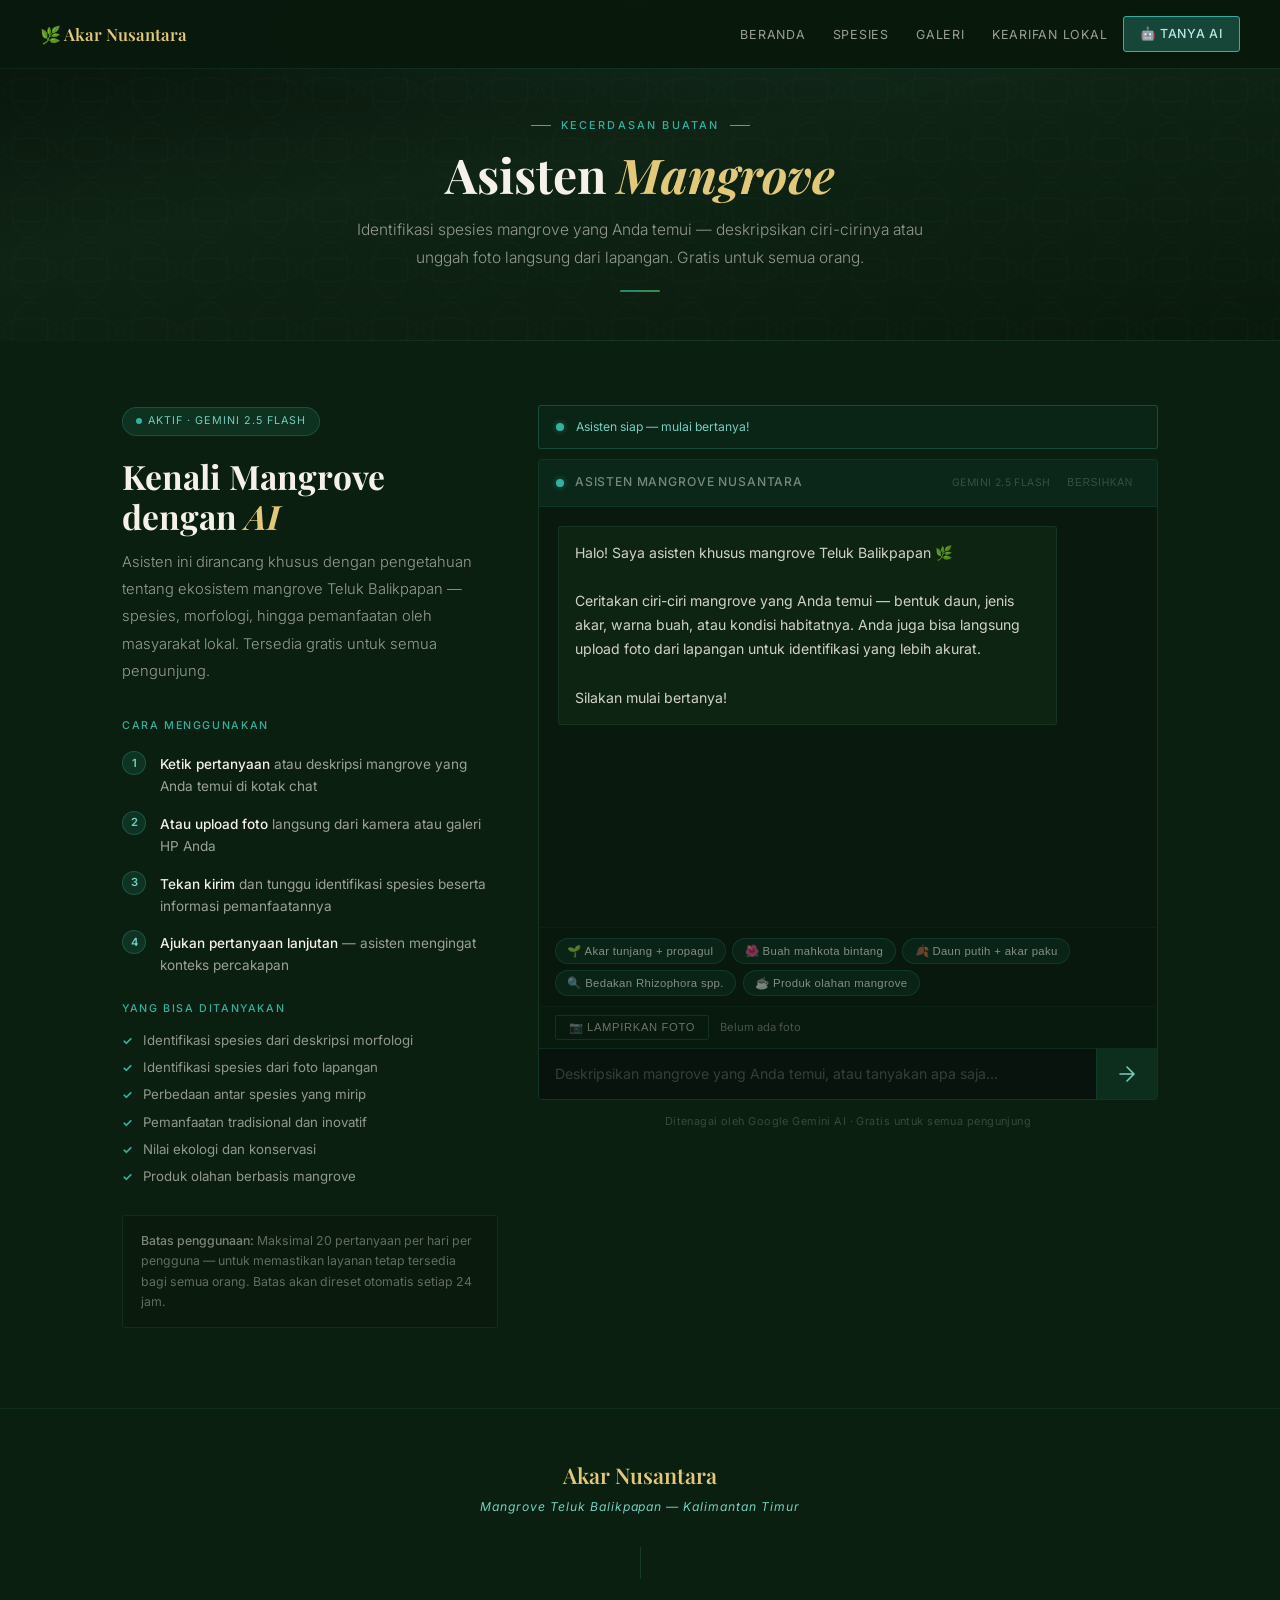
==== commit 7200af3d: "Update asisten.html" ====
--- a/asisten.html
+++ b/asisten.html
@@ -345,8 +345,6 @@
   <div class="footer-logo">Akar Nusantara</div>
   <p class="footer-tagline">Mangrove Teluk Balikpapan — Kalimantan Timur</p>
   <div class="footer-divider"></div>
-  <p class="footer-contest">🏆 Lomba Vlog Eduforia 2026</p>
-  <p class="footer-credit">FKIP USN Kolaka &nbsp;·&nbsp; Kategori Video Edukasi Lingkungan</p>
 </footer>
 
 <script>
@@ -552,4 +550,4 @@
   }
 </script>
 </body>
-</html>+</html>
